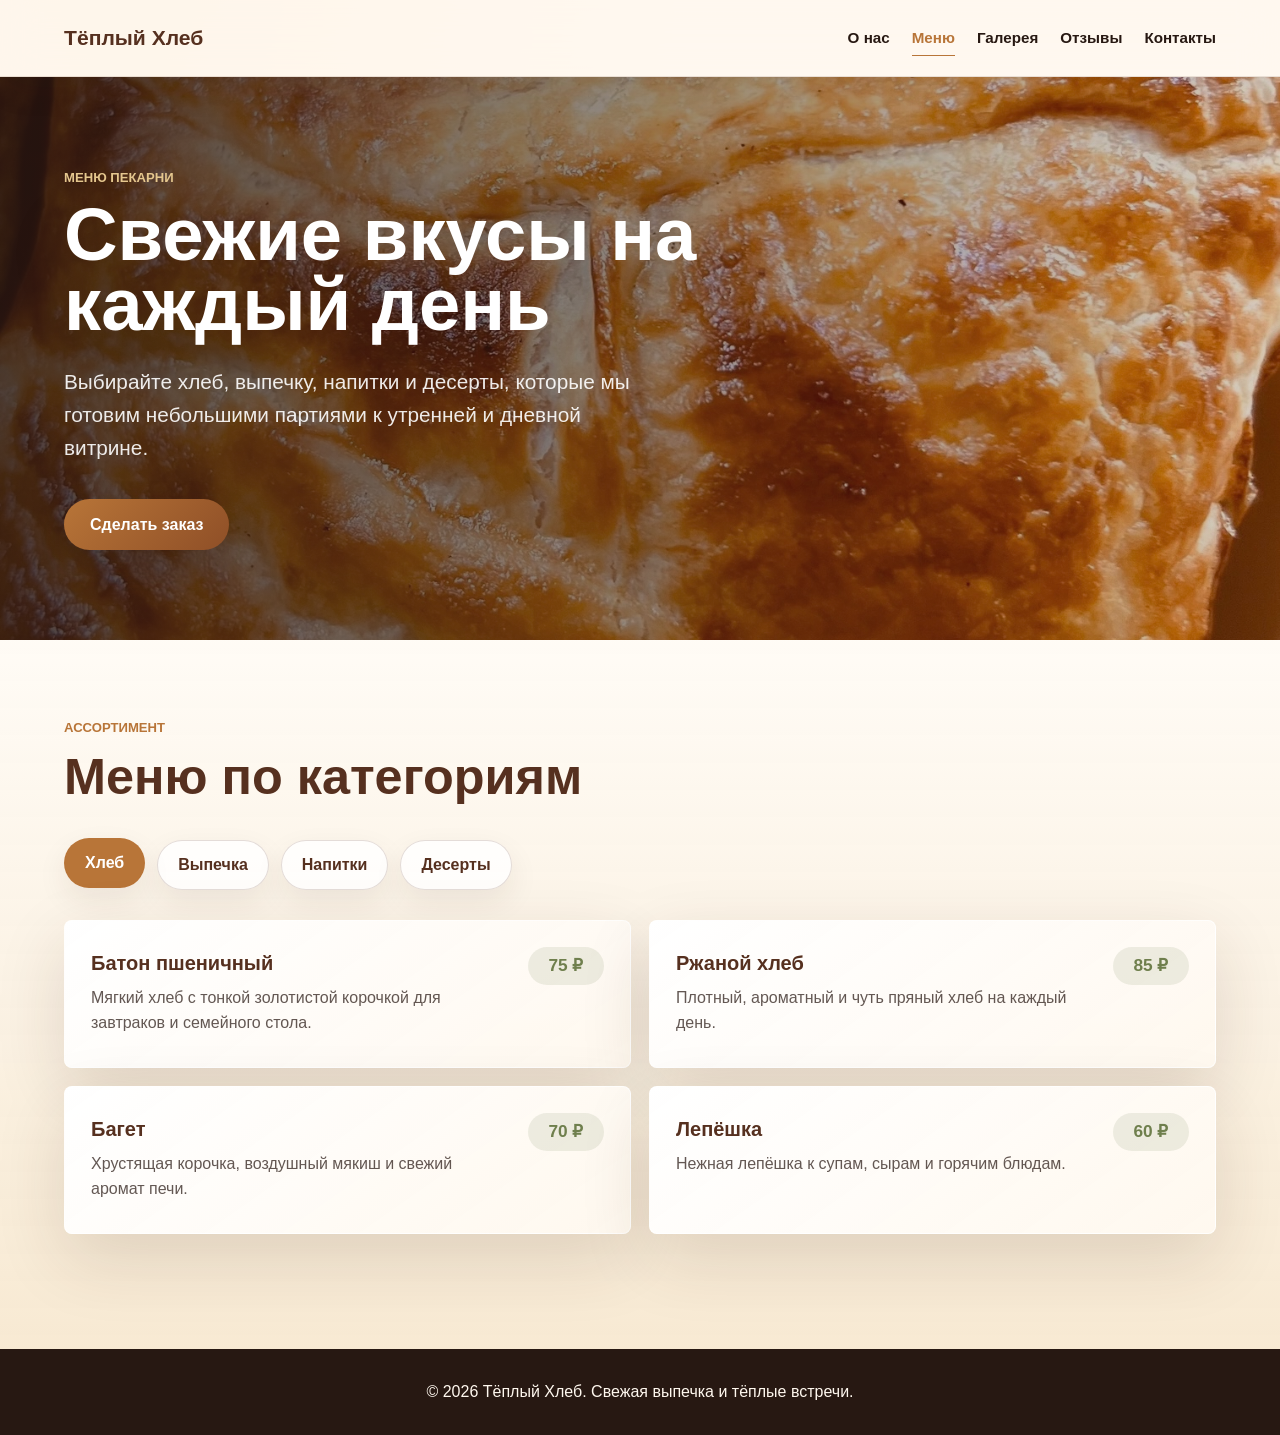
==== menu.html @ 920904db "Create menu.html" ====
<!DOCTYPE html>
<html lang="ru">
<head>
  <meta charset="UTF-8">
  <meta name="viewport" content="width=device-width, initial-scale=1.0">
  <title>Меню | Тёплый Хлеб</title>
  <link rel="stylesheet" href="style.css">
</head>
<body>
  <header class="site-header">
    <a class="logo" href="index.html#hero">Тёплый Хлеб</a>

    <!-- Кнопка открывает мобильное меню на небольших экранах -->
    <button class="menu-toggle" type="button" aria-label="Открыть меню" aria-expanded="false">
      <span></span>
      <span></span>
      <span></span>
    </button>

    <nav class="main-nav" aria-label="Основная навигация">
      <a href="index.html#about">О нас</a>
      <a class="active" href="menu.html" aria-current="page">Меню</a>
      <a href="index.html#gallery">Галерея</a>
      <a href="index.html#reviews">Отзывы</a>
      <a href="index.html#contacts">Контакты</a>
    </nav>
  </header>

  <main class="menu-page">
    <section class="menu-hero">
      <div class="hero-content">
        <p class="eyebrow">Меню пекарни</p>
        <h1>Свежие вкусы на каждый день</h1>
        <p class="hero-text">Выбирайте хлеб, выпечку, напитки и десерты, которые мы готовим небольшими партиями к утренней и дневной витрине.</p>
        <a class="button" href="index.html#contacts">Сделать заказ</a>
      </div>
    </section>

    <section class="section menu-catalog" aria-labelledby="menu-title">
      <div class="section-heading">
        <p class="eyebrow">Ассортимент</p>
        <h2 id="menu-title">Меню по категориям</h2>
      </div>

      <div class="menu-tabs" role="tablist" aria-label="Категории меню">
        <button class="tab-button is-active" id="tab-bread" type="button" role="tab" aria-selected="true" aria-controls="panel-bread" data-tab="bread">Хлеб</button>
        <button class="tab-button" id="tab-pastry" type="button" role="tab" aria-selected="false" aria-controls="panel-pastry" data-tab="pastry">Выпечка</button>
        <button class="tab-button" id="tab-drinks" type="button" role="tab" aria-selected="false" aria-controls="panel-drinks" data-tab="drinks">Напитки</button>
        <button class="tab-button" id="tab-desserts" type="button" role="tab" aria-selected="false" aria-controls="panel-desserts" data-tab="desserts">Десерты</button>
      </div>

      <div class="menu-tab-panels">
        <div class="menu-tab-panel is-active" id="panel-bread" role="tabpanel" aria-labelledby="tab-bread" data-panel="bread">
          <div class="menu-list">
            <article class="menu-item">
              <div>
                <h3>Батон пшеничный</h3>
                <p>Мягкий хлеб с тонкой золотистой корочкой для завтраков и семейного стола.</p>
              </div>
              <span class="menu-price">75 ₽</span>
            </article>
            <article class="menu-item">
              <div>
                <h3>Ржаной хлеб</h3>
                <p>Плотный, ароматный и чуть пряный хлеб на каждый день.</p>
              </div>
              <span class="menu-price">85 ₽</span>
            </article>
            <article class="menu-item">
              <div>
                <h3>Багет</h3>
                <p>Хрустящая корочка, воздушный мякиш и свежий аромат печи.</p>
              </div>
              <span class="menu-price">70 ₽</span>
            </article>
            <article class="menu-item">
              <div>
                <h3>Лепёшка</h3>
                <p>Нежная лепёшка к супам, сырам и горячим блюдам.</p>
              </div>
              <span class="menu-price">60 ₽</span>
            </article>
          </div>
        </div>

        <div class="menu-tab-panel" id="panel-pastry" role="tabpanel" aria-labelledby="tab-pastry" data-panel="pastry" hidden>
          <div class="menu-list">
            <article class="menu-item">
              <div>
                <h3>Хачапури с сыром</h3>
                <p>Сочное сырное наполнение, мягкое тесто и насыщенный аромат.</p>
              </div>
              <span class="menu-price">90 ₽</span>
            </article>
            <article class="menu-item">
              <div>
                <h3>Сосиска в тесте</h3>
                <p>Нежное тесто и сочная сосиска для быстрого перекуса.</p>
              </div>
              <span class="menu-price">55 ₽</span>
            </article>
            <article class="menu-item">
              <div>
                <h3>Чебурек</h3>
                <p>Золотистая корочка и ароматная мясная начинка.</p>
              </div>
              <span class="menu-price">90 ₽</span>
            </article>
            <article class="menu-item">
              <div>
                <h3>Самса с курицей</h3>
                <p>Слоёное тесто, курица и лук в тёплой сытной выпечке.</p>
              </div>
              <span class="menu-price">90 ₽</span>
            </article>
          </div>
        </div>

        <div class="menu-tab-panel" id="panel-drinks" role="tabpanel" aria-labelledby="tab-drinks" data-panel="drinks" hidden>
          <div class="menu-list">
            <article class="menu-item">
              <div>
                <h3>Американо</h3>
                <p>Горячий кофе с чистым вкусом и мягкой горчинкой.</p>
              </div>
              <span class="menu-price">120 ₽</span>
            </article>
            <article class="menu-item">
              <div>
                <h3>Капучино</h3>
                <p>Кофе с молочной пенкой для неспешного утра.</p>
              </div>
              <span class="menu-price">160 ₽</span>
            </article>
            <article class="menu-item">
              <div>
                <h3>Чай травяной</h3>
                <p>Тёплый напиток с мягким ароматом трав.</p>
              </div>
              <span class="menu-price">95 ₽</span>
            </article>
            <article class="menu-item">
              <div>
                <h3>Морс ягодный</h3>
                <p>Освежающий напиток с насыщенным ягодным вкусом.</p>
              </div>
              <span class="menu-price">110 ₽</span>
            </article>
          </div>
        </div>

        <div class="menu-tab-panel" id="panel-desserts" role="tabpanel" aria-labelledby="tab-desserts" data-panel="desserts" hidden>
          <div class="menu-list">
            <article class="menu-item">
              <div>
                <h3>Пирожное медовое</h3>
                <p>Нежные коржи, крем и узнаваемый медовый аромат.</p>
              </div>
              <span class="menu-price">150 ₽</span>
            </article>
            <article class="menu-item">
              <div>
                <h3>Эклер</h3>
                <p>Заварное тесто с лёгким кремом и шоколадной глазурью.</p>
              </div>
              <span class="menu-price">130 ₽</span>
            </article>
            <article class="menu-item">
              <div>
                <h3>Булочка с корицей</h3>
                <p>Мягкая сладкая выпечка с корицей и сливочной ноткой.</p>
              </div>
              <span class="menu-price">115 ₽</span>
            </article>
            <article class="menu-item">
              <div>
                <h3>Творожный десерт</h3>
                <p>Лёгкий десерт с нежной текстурой и ванильным вкусом.</p>
              </div>
              <span class="menu-price">145 ₽</span>
            </article>
          </div>
        </div>
      </div>
    </section>
  </main>

  <footer class="site-footer">
    <p>© 2026 Тёплый Хлеб. Свежая выпечка и тёплые встречи.</p>
  </footer>

  <script src="script.js"></script>
</body>
</html>
---- style.css ----
:root {
  --cream: #fff8ef;
  --milk: #f4e2c5;
  --porcelain: #fffdf8;
  --sand: #e5c78e;
  --caramel: #b87538;
  --gold: #d8a64d;
  --cocoa: #56301f;
  --coffee: #271812;
  --leaf: #6f7f4d;
  --white: #ffffff;
  --shadow: 0 24px 70px rgba(65, 36, 21, 0.14);
  --shadow-hover: 0 34px 90px rgba(65, 36, 21, 0.22);
  --line: rgba(86, 48, 31, 0.12);
}

* {
  box-sizing: border-box;
}

html {
  scroll-behavior: smooth;
}

body {
  margin: 0;
  font-family: "Segoe UI", Arial, sans-serif;
  color: var(--coffee);
  background:
    radial-gradient(circle at 10% 0%, rgba(216, 166, 77, 0.16), transparent 30%),
    linear-gradient(180deg, var(--cream), #fffaf3 36%, #f8ead7);
  line-height: 1.6;
  text-rendering: optimizeLegibility;
}

img {
  display: block;
  width: 100%;
}

a {
  color: inherit;
  text-decoration: none;
}

.page-transition {
  position: fixed;
  inset: 0;
  z-index: 1000;
  display: grid;
  place-items: center;
  padding: 24px;
  background: #d7b184;
  color: var(--cocoa);
  opacity: 0;
  pointer-events: none;
  visibility: hidden;
  transition: opacity 0.24s ease, visibility 0.24s ease;
}

.page-transition.is-visible {
  opacity: 1;
  pointer-events: auto;
  visibility: visible;
}

.page-transition__scene {
  display: grid;
  justify-items: center;
  gap: 18px;
  width: min(100%, 340px);
  text-align: center;
  transform: translateY(12px);
  transition: transform 0.24s ease;
}

.page-transition.is-visible .page-transition__scene {
  transform: translateY(0);
}

.page-transition__text {
  margin: 0;
  font-size: 1.02rem;
  font-weight: 800;
  color: var(--cocoa);
}

.bake-loader {
  position: relative;
  width: 260px;
  height: 205px;
}

.bake-loader__oven {
  position: absolute;
  right: 0;
  bottom: 0;
  left: 0;
  height: 154px;
  border: 1px solid rgba(255, 248, 239, 0.26);
  border-radius: 8px 8px 18px 18px;
  background:
    linear-gradient(180deg, rgba(255, 253, 248, 0.12), transparent 36%),
    linear-gradient(135deg, #5a3324, #2a1710);
  box-shadow:
    0 30px 60px rgba(0, 0, 0, 0.32),
    inset 0 -18px 30px rgba(0, 0, 0, 0.24);
}

.bake-loader__handle {
  position: absolute;
  top: 18px;
  right: 34px;
  left: 34px;
  height: 10px;
  border-radius: 999px;
  background: linear-gradient(90deg, #e9c56d, #fff1ba, #c9873f);
  box-shadow: 0 4px 12px rgba(0, 0, 0, 0.22);
}

.bake-loader__window {
  position: absolute;
  right: 24px;
  bottom: 22px;
  left: 24px;
  height: 96px;
  overflow: hidden;
  border: 2px solid rgba(255, 240, 190, 0.54);
  border-radius: 8px;
  background:
    radial-gradient(circle at 50% 74%, rgba(255, 191, 67, 0.58), transparent 33%),
    linear-gradient(180deg, #22110b, #5b2414 58%, #f0942c);
  box-shadow:
    inset 0 0 28px rgba(255, 172, 54, 0.48),
    0 0 30px rgba(255, 145, 41, 0.24);
}

.bake-loader__bun {
  position: absolute;
  bottom: 18px;
  left: 50%;
  width: 102px;
  height: 50px;
  border-radius: 58px 58px 22px 22px;
  background:
    radial-gradient(circle at 35% 25%, rgba(255, 245, 180, 0.9) 0 5px, transparent 6px),
    radial-gradient(circle at 56% 18%, rgba(255, 245, 180, 0.76) 0 4px, transparent 5px),
    radial-gradient(circle at 70% 34%, rgba(255, 245, 180, 0.76) 0 4px, transparent 5px),
    linear-gradient(180deg, #f1c673, #c97832 76%, #8d411e);
  box-shadow:
    inset 0 -9px 12px rgba(112, 48, 18, 0.28),
    0 10px 18px rgba(77, 24, 8, 0.38);
  transform: translateX(-50%) scale(0.94);
  transform-origin: center bottom;
  animation: bunBake 2s ease-in-out infinite;
}

.bake-loader__bun::after {
  position: absolute;
  top: 16px;
  left: 22px;
  width: 58px;
  height: 16px;
  border-top: 3px solid rgba(119, 55, 24, 0.36);
  border-radius: 50%;
  content: "";
}

.bake-loader__heat {
  position: absolute;
  bottom: -20px;
  width: 34px;
  height: 92px;
  border-radius: 50%;
  background: linear-gradient(180deg, transparent, rgba(255, 226, 124, 0.8), rgba(240, 91, 34, 0.88));
  filter: blur(4px);
  opacity: 0;
  animation: ovenHeat 1.05s ease-in-out infinite;
}

.bake-loader__heat--one {
  left: 42px;
}

.bake-loader__heat--two {
  left: 89px;
  animation-delay: 0.18s;
}

.bake-loader__heat--three {
  right: 42px;
  animation-delay: 0.34s;
}

.bake-loader__steam {
  position: absolute;
  bottom: 142px;
  left: 50%;
  width: 20px;
  height: 58px;
  border-left: 3px solid rgba(255, 248, 239, 0.66);
  border-radius: 50%;
  opacity: 0;
  animation: steamRise 1.55s ease-in-out infinite;
}

.bake-loader__steam--one {
  margin-left: -64px;
}

.bake-loader__steam--two {
  margin-left: -10px;
  animation-delay: 0.18s;
}

.bake-loader__steam--three {
  margin-left: 46px;
  animation-delay: 0.34s;
}

.is-transitioning-page {
  overflow: hidden;
}

/* Верхняя навигация остается доступной при прокрутке страницы */
.site-header {
  position: sticky;
  top: 0;
  z-index: 10;
  display: flex;
  align-items: center;
  justify-content: space-between;
  gap: 24px;
  padding: 18px clamp(18px, 5vw, 84px);
  background: rgba(255, 248, 239, 0.82);
  backdrop-filter: blur(18px);
  border-bottom: 1px solid var(--line);
  box-shadow: 0 10px 40px rgba(47, 29, 22, 0.06);
}

.logo {
  font-size: 1.32rem;
  font-weight: 800;
  color: var(--cocoa);
  letter-spacing: 0;
}

.main-nav {
  display: flex;
  align-items: center;
  gap: 22px;
  font-size: 0.95rem;
  font-weight: 600;
}

.main-nav a {
  position: relative;
  padding: 8px 0;
  transition: color 0.25s ease;
}

.main-nav a:hover {
  color: var(--caramel);
}

.main-nav a.active {
  color: var(--caramel);
}

.main-nav a::after {
  position: absolute;
  right: 0;
  bottom: 2px;
  left: 0;
  height: 1px;
  background: currentColor;
  content: "";
  transform: scaleX(0);
  transform-origin: center;
  transition: transform 0.25s ease;
}

.main-nav a:hover::after {
  transform: scaleX(1);
}

.main-nav a.active::after {
  transform: scaleX(1);
}

.menu-toggle {
  display: none;
  width: 44px;
  height: 44px;
  border: 0;
  background: transparent;
  cursor: pointer;
}

.menu-toggle span {
  display: block;
  width: 24px;
  height: 2px;
  margin: 5px auto;
  background: var(--cocoa);
  transition: transform 0.2s ease, opacity 0.2s ease;
}

.menu-toggle.is-open span:nth-child(1) {
  transform: translateY(7px) rotate(45deg);
}

.menu-toggle.is-open span:nth-child(2) {
  opacity: 0;
}

.menu-toggle.is-open span:nth-child(3) {
  transform: translateY(-7px) rotate(-45deg);
}

.hero {
  min-height: calc(100vh - 73px);
  display: flex;
  align-items: center;
  padding: clamp(72px, 10vw, 132px) clamp(20px, 5vw, 84px);
  background:
    linear-gradient(90deg, rgba(39, 24, 18, 0.82), rgba(39, 24, 18, 0.44), rgba(39, 24, 18, 0.14)),
    url("https://images.unsplash.com/photo-1509440159596-0249088772ff?auto=format&fit=crop&w=1800&q=85") center/cover;
  color: var(--white);
}

.menu-hero {
  min-height: 470px;
  display: flex;
  align-items: center;
  padding: clamp(58px, 7vw, 90px) clamp(20px, 5vw, 84px);
  background:
    linear-gradient(90deg, rgba(39, 24, 18, 0.82), rgba(39, 24, 18, 0.48), rgba(39, 24, 18, 0.18)),
    url("assets/bakery-1.jfif") center/cover;
  color: var(--white);
}

.menu-hero h1 {
  max-width: 780px;
  font-size: clamp(2.7rem, 5.8vw, 5.2rem);
}

.hero-content {
  max-width: 720px;
  animation: heroIn 0.9s ease both;
}

.eyebrow {
  margin: 0 0 12px;
  color: var(--caramel);
  font-size: 0.82rem;
  font-weight: 800;
  letter-spacing: 0;
  text-transform: uppercase;
}

.hero .eyebrow {
  color: var(--sand);
}

.menu-hero .eyebrow {
  color: var(--sand);
}

h1,
h2,
h3,
p {
  overflow-wrap: anywhere;
}

h1 {
  margin: 0;
  font-size: clamp(3rem, 8vw, 6.5rem);
  line-height: 0.95;
  text-shadow: 0 20px 55px rgba(0, 0, 0, 0.28);
}

h2 {
  margin: 0;
  font-size: clamp(2rem, 4vw, 3.15rem);
  line-height: 1.08;
  color: var(--cocoa);
}

h3 {
  margin: 0 0 8px;
  font-size: 1.25rem;
  color: var(--cocoa);
}

.hero-text {
  max-width: 600px;
  margin: 24px 0 34px;
  font-size: clamp(1.05rem, 2vw, 1.3rem);
  color: rgba(255, 255, 255, 0.9);
}

.button {
  display: inline-flex;
  align-items: center;
  justify-content: center;
  min-height: 48px;
  padding: 13px 26px;
  border-radius: 999px;
  background: linear-gradient(135deg, var(--caramel), #8f4f27);
  color: var(--white);
  font-weight: 800;
  box-shadow: 0 16px 34px rgba(47, 29, 22, 0.24);
  transition: transform 0.25s ease, filter 0.25s ease, box-shadow 0.25s ease;
}

.button:hover {
  transform: translateY(-3px);
  filter: saturate(1.08) brightness(1.02);
  box-shadow: 0 22px 44px rgba(47, 29, 22, 0.28);
}

.button-light {
  background: linear-gradient(135deg, var(--cream), var(--white));
  color: var(--cocoa);
}

.button-light:hover {
  background: var(--white);
}

.section {
  padding: clamp(72px, 9vw, 122px) clamp(20px, 5vw, 84px);
}

.section-heading {
  max-width: 780px;
  margin-bottom: 36px;
}

.about-section {
  display: grid;
  grid-template-columns: minmax(0, 1fr) minmax(220px, 340px);
  gap: clamp(28px, 5vw, 72px);
  align-items: center;
  background:
    linear-gradient(135deg, rgba(244, 226, 197, 0.88), rgba(255, 253, 248, 0.74)),
    var(--milk);
}

.section-text {
  max-width: 760px;
}

.section-text p:last-child {
  font-size: 1.08rem;
  color: rgba(39, 24, 18, 0.78);
}

.about-card {
  position: relative;
  overflow: hidden;
  padding: 42px;
  border-radius: 8px;
  background: linear-gradient(145deg, var(--porcelain), #fff2df);
  border: 1px solid rgba(255, 255, 255, 0.72);
  box-shadow: var(--shadow);
}

.about-card::before {
  position: absolute;
  top: 0;
  left: 28px;
  width: 72px;
  height: 4px;
  background: var(--gold);
  content: "";
}

.about-card strong {
  display: block;
  font-size: clamp(2.4rem, 5vw, 4rem);
  line-height: 1;
  color: var(--caramel);
}

.about-card span {
  display: block;
  margin-top: 12px;
  font-weight: 700;
}

.cards-grid {
  display: grid;
  grid-template-columns: repeat(4, minmax(0, 1fr));
  gap: 26px;
}

.product-card,
blockquote {
  border-radius: 8px;
  background: rgba(255, 255, 255, 0.9);
  box-shadow: var(--shadow);
}

.product-card {
  position: relative;
  display: flex;
  flex-direction: column;
  overflow: hidden;
  border: 1px solid rgba(255, 255, 255, 0.8);
  transition: transform 0.3s ease, box-shadow 0.3s ease, border-color 0.3s ease;
}

.product-card:hover {
  transform: translateY(-9px);
  border-color: rgba(216, 166, 77, 0.55);
  box-shadow: var(--shadow-hover);
}

.product-card img {
  height: 235px;
  object-fit: cover;
  transition: transform 0.45s ease, filter 0.45s ease;
}

.product-card:hover img {
  transform: scale(1.055);
  filter: saturate(1.08) contrast(1.03);
}

.product-card div {
  position: relative;
  display: flex;
  flex: 1;
  flex-direction: column;
  padding: 24px 24px 26px;
  background: linear-gradient(180deg, var(--white), rgba(255, 248, 239, 0.96));
}

.product-card div::before {
  position: absolute;
  top: 0;
  right: 24px;
  left: 24px;
  height: 1px;
  background: linear-gradient(90deg, transparent, rgba(216, 166, 77, 0.72), transparent);
  content: "";
}

.product-card p {
  flex: 1;
  margin: 0 0 18px;
  color: rgba(39, 24, 18, 0.72);
}

.price {
  display: inline-flex;
  align-items: center;
  min-height: 34px;
  padding: 4px 12px;
  border-radius: 999px;
  background: rgba(111, 127, 77, 0.12);
  color: var(--leaf);
  font-size: 1.1rem;
  font-weight: 900;
}

.menu-catalog {
  padding-top: clamp(54px, 6vw, 84px);
  background:
    linear-gradient(180deg, rgba(255, 253, 248, 0.78), rgba(244, 226, 197, 0.68)),
    var(--cream);
}

.menu-tabs {
  display: flex;
  flex-wrap: wrap;
  gap: 12px;
  margin-bottom: 30px;
}

.tab-button {
  min-height: 46px;
  padding: 11px 20px;
  border: 1px solid rgba(86, 48, 31, 0.16);
  border-radius: 999px;
  background: rgba(255, 255, 255, 0.82);
  color: var(--cocoa);
  font: inherit;
  font-weight: 800;
  cursor: pointer;
  box-shadow: 0 12px 30px rgba(65, 36, 21, 0.08);
  transition: background 0.2s ease, border-color 0.2s ease, color 0.2s ease, transform 0.2s ease;
}

.tab-button:hover,
.tab-button.is-active {
  border-color: rgba(184, 117, 56, 0.44);
  background: var(--caramel);
  color: var(--white);
  transform: translateY(-2px);
}

.menu-tab-panel[hidden] {
  display: none;
}

.menu-list {
  display: grid;
  grid-template-columns: repeat(2, minmax(0, 1fr));
  gap: 18px;
}

.menu-item {
  display: grid;
  grid-template-columns: minmax(0, 1fr) auto;
  gap: 18px;
  align-items: start;
  min-height: 148px;
  padding: 26px;
  border: 1px solid rgba(255, 255, 255, 0.76);
  border-radius: 8px;
  background: linear-gradient(145deg, var(--white), rgba(255, 248, 239, 0.96));
  box-shadow: var(--shadow);
  transition: transform 0.3s ease, box-shadow 0.3s ease, border-color 0.3s ease;
}

.menu-item:hover {
  transform: translateY(-5px);
  border-color: rgba(216, 166, 77, 0.52);
  box-shadow: var(--shadow-hover);
}

.menu-item h3 {
  margin-bottom: 6px;
}

.menu-item p {
  margin: 0;
  color: rgba(39, 24, 18, 0.72);
}

.menu-price {
  display: inline-flex;
  align-items: center;
  justify-content: center;
  min-width: 76px;
  min-height: 38px;
  padding: 5px 12px;
  border-radius: 999px;
  background: rgba(111, 127, 77, 0.12);
  color: var(--leaf);
  font-size: 1.08rem;
  font-weight: 900;
}

.specials-section {
  display: flex;
  align-items: center;
  justify-content: space-between;
  gap: 36px;
  background:
    linear-gradient(135deg, rgba(86, 48, 31, 0.98), rgba(39, 24, 18, 0.96)),
    var(--cocoa);
  color: var(--cream);
}

.specials-section h2 {
  color: var(--white);
}

.specials-section p:last-child {
  max-width: 720px;
  margin-bottom: 0;
}

.gallery-grid {
  display: grid;
  grid-template-columns: 1.15fr 0.85fr;
  grid-auto-rows: 250px;
  gap: 20px;
}

.gallery-grid img {
  height: 100%;
  object-fit: cover;
  object-position: center;
  border-radius: 8px;
  background: #ead2ad;
  filter: sepia(0.1) saturate(1.12) contrast(1.05) brightness(0.95);
  box-shadow: var(--shadow);
  transition: transform 0.35s ease, box-shadow 0.35s ease, filter 0.35s ease;
}

.gallery-grid img:hover {
  transform: translateY(-5px) scale(1.01);
  filter: sepia(0.1) saturate(1.2) contrast(1.07) brightness(0.98);
  box-shadow: var(--shadow-hover);
}

.gallery-grid img:nth-child(1) {
  object-position: center 48%;
}

.gallery-grid img:nth-child(2) {
  object-position: center 30%;
}

.gallery-grid img:nth-child(3) {
  object-position: center 22%;
}

.gallery-grid img:nth-child(4) {
  grid-column: 1 / -1;
  object-position: center 44%;
}

.gallery-grid img:first-child {
  grid-row: span 2;
}

.reviews-section {
  background:
    linear-gradient(180deg, rgba(244, 226, 197, 0.9), rgba(255, 248, 239, 0.94)),
    var(--milk);
}

.reviews-grid {
  display: grid;
  grid-template-columns: repeat(3, minmax(0, 1fr));
  gap: 24px;
}

blockquote {
  margin: 0;
  position: relative;
  display: flex;
  flex-direction: column;
  padding: 30px;
  border: 1px solid rgba(255, 255, 255, 0.78);
  transition: transform 0.3s ease, box-shadow 0.3s ease;
}

blockquote:hover {
  transform: translateY(-5px);
  box-shadow: var(--shadow-hover);
}

blockquote::before {
  display: block;
  margin-bottom: 10px;
  color: var(--gold);
  font-size: 2rem;
  line-height: 1;
  content: "\201C";
}

blockquote p {
  flex: 1;
  margin-top: 0;
}

cite {
  color: var(--caramel);
  font-style: normal;
  font-weight: 800;
}

.contacts-section {
  display: grid;
  grid-template-columns: minmax(0, 1fr) minmax(260px, 460px);
  gap: clamp(28px, 5vw, 72px);
  align-items: start;
}

.contact-list {
  padding: 32px;
  border-radius: 8px;
  background: linear-gradient(145deg, var(--white), #fff3e1);
  border: 1px solid rgba(255, 255, 255, 0.78);
  box-shadow: var(--shadow);
}

.contact-list p {
  margin: 0 0 12px;
}

.contact-list p:last-child {
  margin-bottom: 0;
}

.contact-list a {
  color: var(--caramel);
  font-weight: 800;
}

.site-footer {
  padding: 30px clamp(20px, 5vw, 84px);
  background: var(--coffee);
  color: var(--cream);
  text-align: center;
}

.site-footer p {
  margin: 0;
}

/* Blocks fade in gently as the visitor scrolls down the page. */
.reveal {
  opacity: 0;
  transform: translateY(22px);
  transition: opacity 0.65s ease, transform 0.65s ease;
}

.reveal.is-visible {
  opacity: 1;
  transform: translateY(0);
}

@keyframes heroIn {
  from {
    opacity: 0;
    transform: translateY(24px);
  }

  to {
    opacity: 1;
    transform: translateY(0);
  }
}

@keyframes bunBake {
  0% {
    filter: saturate(0.88) brightness(1.08);
    transform: translateX(-50%) translateY(0) scale(0.94);
  }

  45% {
    filter: saturate(1.08) brightness(1.02);
    transform: translateX(-50%) translateY(-7px) scale(1.04);
  }

  100% {
    filter: saturate(1.2) brightness(0.96);
    transform: translateX(-50%) translateY(0) scale(1);
  }
}

@keyframes ovenHeat {
  0% {
    opacity: 0;
    transform: translateY(16px) scaleY(0.6);
  }

  50% {
    opacity: 0.72;
  }

  100% {
    opacity: 0;
    transform: translateY(-42px) scaleY(1.08);
  }
}

@keyframes steamRise {
  0% {
    opacity: 0;
    transform: translateY(18px) scale(0.72) rotate(8deg);
  }

  46% {
    opacity: 0.72;
  }

  100% {
    opacity: 0;
    transform: translateY(-46px) scale(1.08) rotate(-10deg);
  }
}

@media (prefers-reduced-motion: reduce) {
  .bake-loader__bun,
  .bake-loader__heat,
  .bake-loader__steam {
    animation: none;
  }
}

@media (max-width: 980px) {
  .cards-grid,
  .reviews-grid,
  .menu-list {
    grid-template-columns: repeat(2, minmax(0, 1fr));
  }

  .about-section,
  .contacts-section {
    grid-template-columns: 1fr;
  }
}

@media (max-width: 760px) {
  .site-header {
    padding: 14px 18px;
  }

  .menu-toggle {
    display: block;
  }

  .main-nav {
    position: absolute;
    top: 100%;
    right: 18px;
    left: 18px;
    display: grid;
    gap: 0;
    padding: 10px;
    border-radius: 8px;
    background: rgba(255, 255, 255, 0.96);
    box-shadow: var(--shadow);
    transform: translateY(-8px);
    opacity: 0;
    pointer-events: none;
    transition: opacity 0.2s ease, transform 0.2s ease;
  }

  .main-nav.is-open {
    transform: translateY(0);
    opacity: 1;
    pointer-events: auto;
  }

  .main-nav a {
    padding: 12px;
    border-radius: 8px;
  }

  .main-nav a::after {
    display: none;
  }

  .main-nav a:hover {
    background: var(--cream);
  }

  .main-nav a.active {
    background: var(--cream);
  }

  .hero {
    min-height: 680px;
    align-items: flex-end;
    background:
      linear-gradient(180deg, rgba(47, 29, 22, 0.18), rgba(47, 29, 22, 0.86)),
      url("https://images.unsplash.com/photo-1509440159596-0249088772ff?auto=format&fit=crop&w=1200&q=85") center/cover;
  }

  .menu-hero {
    min-height: 560px;
    align-items: flex-end;
    background:
      linear-gradient(180deg, rgba(47, 29, 22, 0.16), rgba(47, 29, 22, 0.86)),
      url("assets/bakery-1.jfif") center/cover;
  }

  .cards-grid,
  .reviews-grid,
  .menu-list {
    grid-template-columns: 1fr;
  }

  .menu-tabs {
    display: grid;
    grid-template-columns: repeat(2, minmax(0, 1fr));
  }

  .tab-button {
    width: 100%;
  }

  .specials-section {
    align-items: flex-start;
    flex-direction: column;
  }

  .gallery-grid {
    grid-template-columns: 1fr;
    grid-auto-rows: 250px;
  }

  .gallery-grid img:first-child {
    grid-row: auto;
  }
}

@media (max-width: 420px) {
  .button {
    width: 100%;
  }

  .product-card img {
    height: 210px;
  }

  .menu-tabs {
    grid-template-columns: 1fr;
  }

  .menu-item {
    grid-template-columns: 1fr;
    min-height: 0;
    padding: 24px;
  }

  .menu-price {
    justify-self: start;
  }

  .about-card,
  .contact-list,
  blockquote {
    padding: 24px;
  }
}
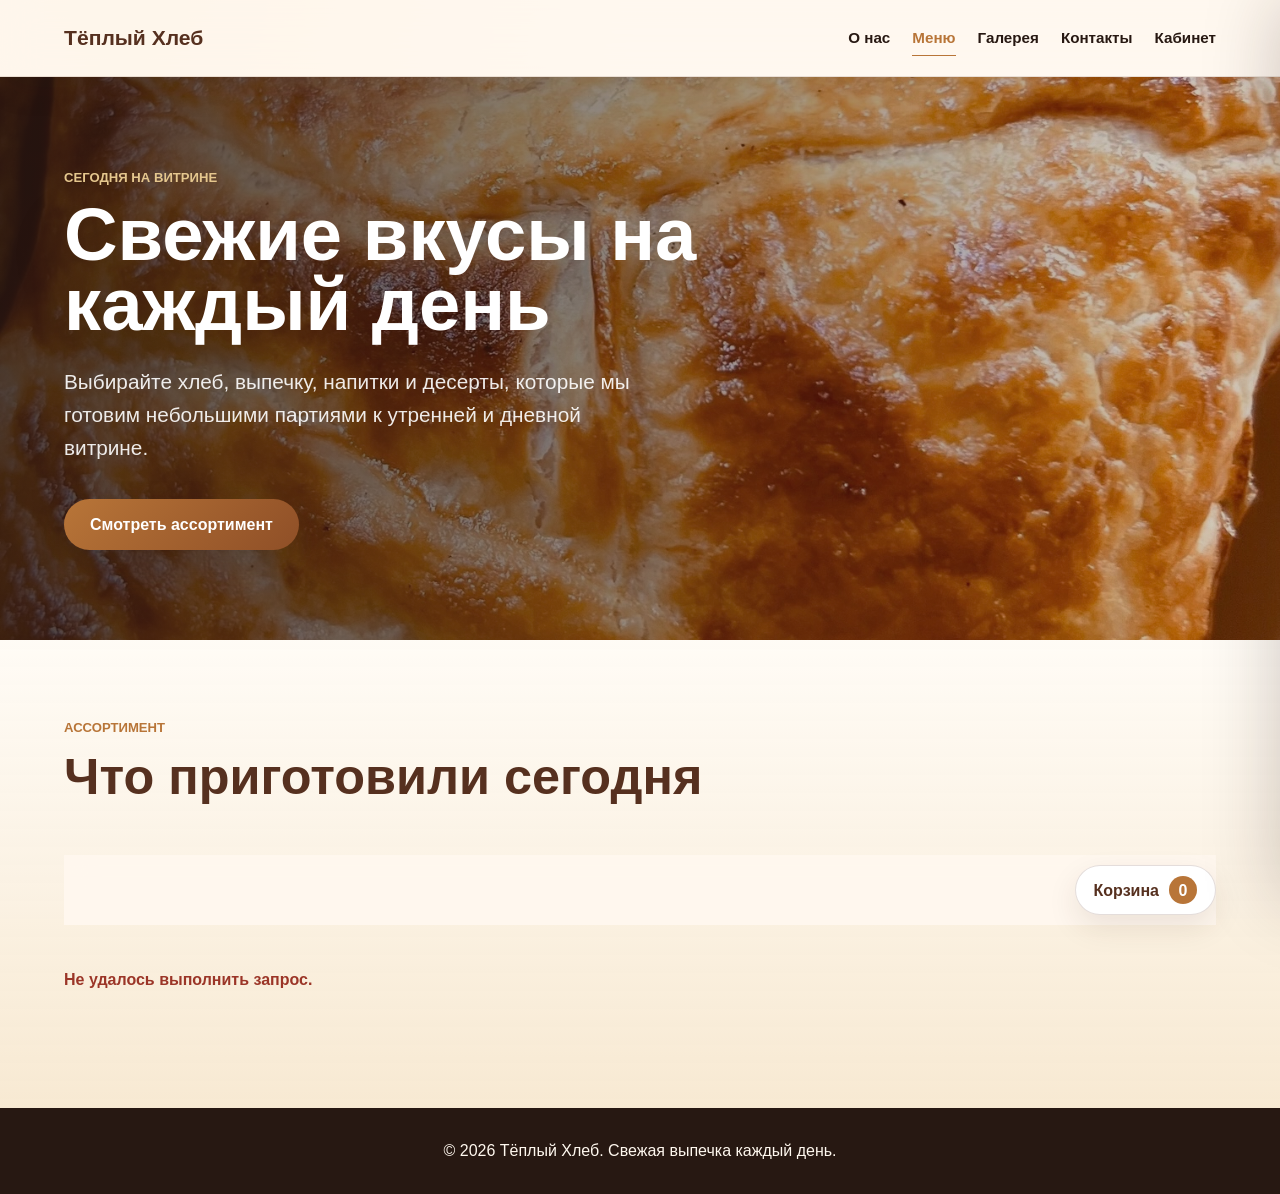
==== commit 96f53139: "Add bakery MVP backend and admin workflow" ====
--- a/menu.html
+++ b/menu.html
@@ -4,13 +4,13 @@
   <meta charset="UTF-8">
   <meta name="viewport" content="width=device-width, initial-scale=1.0">
   <title>Меню | Тёплый Хлеб</title>
+  <script src="redirect-to-server.js"></script>
   <link rel="stylesheet" href="style.css">
 </head>
 <body>
   <header class="site-header">
     <a class="logo" href="index.html#hero">Тёплый Хлеб</a>
 
-    <!-- Кнопка открывает мобильное меню на небольших экранах -->
     <button class="menu-toggle" type="button" aria-label="Открыть меню" aria-expanded="false">
       <span></span>
       <span></span>
@@ -21,174 +21,91 @@
       <a href="index.html#about">О нас</a>
       <a class="active" href="menu.html" aria-current="page">Меню</a>
       <a href="index.html#gallery">Галерея</a>
-      <a href="index.html#reviews">Отзывы</a>
       <a href="index.html#contacts">Контакты</a>
+      <a href="admin/">Кабинет</a>
     </nav>
   </header>
 
   <main class="menu-page">
     <section class="menu-hero">
       <div class="hero-content">
-        <p class="eyebrow">Меню пекарни</p>
+        <p class="eyebrow">Сегодня на витрине</p>
         <h1>Свежие вкусы на каждый день</h1>
         <p class="hero-text">Выбирайте хлеб, выпечку, напитки и десерты, которые мы готовим небольшими партиями к утренней и дневной витрине.</p>
-        <a class="button" href="index.html#contacts">Сделать заказ</a>
+        <a class="button" href="#catalog">Смотреть ассортимент</a>
       </div>
     </section>
 
-    <section class="section menu-catalog" aria-labelledby="menu-title">
-      <div class="section-heading">
-        <p class="eyebrow">Ассортимент</p>
-        <h2 id="menu-title">Меню по категориям</h2>
+    <section class="section menu-catalog" id="catalog" aria-labelledby="menu-title">
+      <div class="catalog-heading">
+        <div class="section-heading">
+          <p class="eyebrow">Ассортимент</p>
+          <h2 id="menu-title">Что приготовили сегодня</h2>
+        </div>
       </div>
 
-      <div class="menu-tabs" role="tablist" aria-label="Категории меню">
-        <button class="tab-button is-active" id="tab-bread" type="button" role="tab" aria-selected="true" aria-controls="panel-bread" data-tab="bread">Хлеб</button>
-        <button class="tab-button" id="tab-pastry" type="button" role="tab" aria-selected="false" aria-controls="panel-pastry" data-tab="pastry">Выпечка</button>
-        <button class="tab-button" id="tab-drinks" type="button" role="tab" aria-selected="false" aria-controls="panel-drinks" data-tab="drinks">Напитки</button>
-        <button class="tab-button" id="tab-desserts" type="button" role="tab" aria-selected="false" aria-controls="panel-desserts" data-tab="desserts">Десерты</button>
+      <div class="catalog-controls">
+        <div class="menu-tabs" role="tablist" aria-label="Категории меню" data-category-tabs></div>
+        <button class="cart-toggle" type="button" data-cart-toggle>
+          Корзина <span data-cart-count>0</span>
+        </button>
       </div>
-
-      <div class="menu-tab-panels">
-        <div class="menu-tab-panel is-active" id="panel-bread" role="tabpanel" aria-labelledby="tab-bread" data-panel="bread">
-          <div class="menu-list">
-            <article class="menu-item">
-              <div>
-                <h3>Батон пшеничный</h3>
-                <p>Мягкий хлеб с тонкой золотистой корочкой для завтраков и семейного стола.</p>
-              </div>
-              <span class="menu-price">75 ₽</span>
-            </article>
-            <article class="menu-item">
-              <div>
-                <h3>Ржаной хлеб</h3>
-                <p>Плотный, ароматный и чуть пряный хлеб на каждый день.</p>
-              </div>
-              <span class="menu-price">85 ₽</span>
-            </article>
-            <article class="menu-item">
-              <div>
-                <h3>Багет</h3>
-                <p>Хрустящая корочка, воздушный мякиш и свежий аромат печи.</p>
-              </div>
-              <span class="menu-price">70 ₽</span>
-            </article>
-            <article class="menu-item">
-              <div>
-                <h3>Лепёшка</h3>
-                <p>Нежная лепёшка к супам, сырам и горячим блюдам.</p>
-              </div>
-              <span class="menu-price">60 ₽</span>
-            </article>
-          </div>
-        </div>
-
-        <div class="menu-tab-panel" id="panel-pastry" role="tabpanel" aria-labelledby="tab-pastry" data-panel="pastry" hidden>
-          <div class="menu-list">
-            <article class="menu-item">
-              <div>
-                <h3>Хачапури с сыром</h3>
-                <p>Сочное сырное наполнение, мягкое тесто и насыщенный аромат.</p>
-              </div>
-              <span class="menu-price">90 ₽</span>
-            </article>
-            <article class="menu-item">
-              <div>
-                <h3>Сосиска в тесте</h3>
-                <p>Нежное тесто и сочная сосиска для быстрого перекуса.</p>
-              </div>
-              <span class="menu-price">55 ₽</span>
-            </article>
-            <article class="menu-item">
-              <div>
-                <h3>Чебурек</h3>
-                <p>Золотистая корочка и ароматная мясная начинка.</p>
-              </div>
-              <span class="menu-price">90 ₽</span>
-            </article>
-            <article class="menu-item">
-              <div>
-                <h3>Самса с курицей</h3>
-                <p>Слоёное тесто, курица и лук в тёплой сытной выпечке.</p>
-              </div>
-              <span class="menu-price">90 ₽</span>
-            </article>
-          </div>
-        </div>
-
-        <div class="menu-tab-panel" id="panel-drinks" role="tabpanel" aria-labelledby="tab-drinks" data-panel="drinks" hidden>
-          <div class="menu-list">
-            <article class="menu-item">
-              <div>
-                <h3>Американо</h3>
-                <p>Горячий кофе с чистым вкусом и мягкой горчинкой.</p>
-              </div>
-              <span class="menu-price">120 ₽</span>
-            </article>
-            <article class="menu-item">
-              <div>
-                <h3>Капучино</h3>
-                <p>Кофе с молочной пенкой для неспешного утра.</p>
-              </div>
-              <span class="menu-price">160 ₽</span>
-            </article>
-            <article class="menu-item">
-              <div>
-                <h3>Чай травяной</h3>
-                <p>Тёплый напиток с мягким ароматом трав.</p>
-              </div>
-              <span class="menu-price">95 ₽</span>
-            </article>
-            <article class="menu-item">
-              <div>
-                <h3>Морс ягодный</h3>
-                <p>Освежающий напиток с насыщенным ягодным вкусом.</p>
-              </div>
-              <span class="menu-price">110 ₽</span>
-            </article>
-          </div>
-        </div>
-
-        <div class="menu-tab-panel" id="panel-desserts" role="tabpanel" aria-labelledby="tab-desserts" data-panel="desserts" hidden>
-          <div class="menu-list">
-            <article class="menu-item">
-              <div>
-                <h3>Пирожное медовое</h3>
-                <p>Нежные коржи, крем и узнаваемый медовый аромат.</p>
-              </div>
-              <span class="menu-price">150 ₽</span>
-            </article>
-            <article class="menu-item">
-              <div>
-                <h3>Эклер</h3>
-                <p>Заварное тесто с лёгким кремом и шоколадной глазурью.</p>
-              </div>
-              <span class="menu-price">130 ₽</span>
-            </article>
-            <article class="menu-item">
-              <div>
-                <h3>Булочка с корицей</h3>
-                <p>Мягкая сладкая выпечка с корицей и сливочной ноткой.</p>
-              </div>
-              <span class="menu-price">115 ₽</span>
-            </article>
-            <article class="menu-item">
-              <div>
-                <h3>Творожный десерт</h3>
-                <p>Лёгкий десерт с нежной текстурой и ванильным вкусом.</p>
-              </div>
-              <span class="menu-price">145 ₽</span>
-            </article>
-          </div>
-        </div>
-      </div>
+      <div class="product-catalog" data-product-catalog></div>
+      <p class="empty-state" data-empty-state hidden>В этой категории пока нет товаров.</p>
     </section>
   </main>
 
+  <aside class="cart-drawer" data-cart-drawer aria-label="Корзина" aria-hidden="true">
+    <div class="cart-header">
+      <div>
+        <p class="eyebrow">Ваш заказ</p>
+        <h2>Корзина</h2>
+      </div>
+      <button class="icon-button" type="button" data-cart-close aria-label="Закрыть корзину">×</button>
+    </div>
+    <div class="cart-items" data-cart-items></div>
+    <p class="empty-state" data-cart-empty>Корзина пока пуста.</p>
+    <div class="cart-footer">
+      <div class="cart-total">
+        <span>Итого</span>
+        <strong data-cart-total>0 ₽</strong>
+      </div>
+      <button class="button checkout-button" type="button" data-checkout disabled>Заказать</button>
+      <form class="pickup-order-form" data-order-form hidden>
+        <p class="pickup-note">Оплата при получении в пекарне: наличными или картой.</p>
+        <label class="form-field">
+          <span>Ваше имя</span>
+          <input type="text" name="name" maxlength="80" autocomplete="name" required>
+        </label>
+        <label class="form-field">
+          <span>Телефон</span>
+          <input type="tel" name="phone" maxlength="30" autocomplete="tel" placeholder="+7 900 000-00-00" required>
+        </label>
+        <label class="form-field">
+          <span>Когда планируете забрать</span>
+          <input type="text" name="pickupTime" maxlength="80" placeholder="Например, сегодня в 18:30">
+        </label>
+        <label class="form-field">
+          <span>Комментарий</span>
+          <textarea name="comment" rows="3" maxlength="300" placeholder="Необязательно"></textarea>
+        </label>
+        <div class="pickup-order-actions">
+          <button class="text-button" type="button" data-order-cancel>Назад</button>
+          <button class="button" type="submit">Подтвердить заказ</button>
+        </div>
+      </form>
+      <p class="form-message" data-checkout-message aria-live="polite"></p>
+    </div>
+  </aside>
+  <button class="drawer-backdrop" type="button" data-cart-backdrop aria-label="Закрыть корзину" hidden></button>
+
   <footer class="site-footer">
-    <p>© 2026 Тёплый Хлеб. Свежая выпечка и тёплые встречи.</p>
+    <p>© 2026 Тёплый Хлеб. Свежая выпечка каждый день.</p>
   </footer>
 
+  <script src="product-store.js"></script>
+  <script src="order-store.js"></script>
   <script src="script.js"></script>
+  <script src="catalog.js"></script>
 </body>
 </html>
--- a/style.css
+++ b/style.css
@@ -16,6 +16,10 @@
 
 * {
   box-sizing: border-box;
+}
+
+[hidden] {
+  display: none !important;
 }
 
 html {
@@ -576,9 +580,10 @@
 
 .menu-tabs {
   display: flex;
+  flex: 1;
   flex-wrap: wrap;
   gap: 12px;
-  margin-bottom: 30px;
+  margin: 0;
 }
 
 .tab-button {
@@ -656,6 +661,925 @@
   font-weight: 900;
 }
 
+.catalog-heading,
+.admin-toolbar,
+.admin-header,
+.admin-summary,
+.cart-header,
+.cart-total,
+.modal-header,
+.form-actions {
+  display: flex;
+  align-items: center;
+  justify-content: space-between;
+  gap: 24px;
+}
+
+.catalog-heading .section-heading {
+  margin-bottom: clamp(34px, 4vw, 52px);
+}
+
+.catalog-heading {
+  display: block;
+}
+
+.catalog-controls {
+  position: sticky;
+  top: 74px;
+  z-index: 9;
+  display: flex;
+  align-items: flex-start;
+  justify-content: space-between;
+  gap: 20px;
+  margin-bottom: 30px;
+  padding: 10px 0;
+  background: rgba(255, 248, 239, 0.92);
+  backdrop-filter: blur(14px);
+}
+
+.cart-toggle {
+  flex: 0 0 auto;
+  display: inline-flex;
+  align-items: center;
+  gap: 10px;
+  min-height: 48px;
+  padding: 10px 18px;
+  border: 1px solid rgba(86, 48, 31, 0.16);
+  border-radius: 999px;
+  background: var(--white);
+  color: var(--cocoa);
+  font: inherit;
+  font-weight: 800;
+  cursor: pointer;
+  box-shadow: 0 12px 30px rgba(65, 36, 21, 0.1);
+}
+
+.cart-toggle span {
+  display: grid;
+  min-width: 28px;
+  height: 28px;
+  place-items: center;
+  border-radius: 50%;
+  background: var(--caramel);
+  color: var(--white);
+}
+
+.product-catalog {
+  display: grid;
+  grid-template-columns: repeat(3, minmax(0, 1fr));
+  gap: 22px;
+  margin-top: 30px;
+}
+
+.catalog-card {
+  display: flex;
+  overflow: hidden;
+  min-height: 100%;
+  flex-direction: column;
+  border: 1px solid rgba(255, 255, 255, 0.82);
+  border-radius: 12px;
+  background: var(--white);
+  box-shadow: var(--shadow);
+  transition: transform 0.25s ease, box-shadow 0.25s ease;
+}
+
+.catalog-card:hover {
+  transform: translateY(-6px);
+  box-shadow: var(--shadow-hover);
+}
+
+.catalog-card > img {
+  height: 220px;
+  object-fit: cover;
+  object-position: center 20%;
+}
+
+.catalog-card__body {
+  display: flex;
+  flex: 1;
+  flex-direction: column;
+  padding: 22px;
+}
+
+.catalog-card__body > p {
+  flex: 1;
+  margin: 0 0 20px;
+  color: rgba(39, 24, 18, 0.72);
+}
+
+.catalog-card__topline {
+  display: flex;
+  align-items: center;
+  justify-content: space-between;
+  gap: 12px;
+  margin-bottom: 16px;
+}
+
+.stock-badge {
+  display: inline-flex;
+  min-height: 30px;
+  align-items: center;
+  padding: 3px 10px;
+  border-radius: 999px;
+  background: rgba(111, 127, 77, 0.13);
+  color: var(--leaf);
+  font-size: 0.82rem;
+  font-weight: 800;
+}
+
+.stock-badge.is-empty {
+  background: rgba(142, 58, 44, 0.1);
+  color: #8e3a2c;
+}
+
+.catalog-price {
+  color: var(--caramel);
+  font-size: 1.08rem;
+  white-space: nowrap;
+}
+
+.add-to-cart {
+  width: 100%;
+  border: 0;
+  font: inherit;
+  cursor: pointer;
+}
+
+.card-quantity-control {
+  display: grid;
+  grid-template-columns: 52px minmax(0, 1fr) 52px;
+  min-height: 48px;
+  overflow: hidden;
+  border-radius: 999px;
+  background: linear-gradient(135deg, var(--caramel), #8f4f27);
+  color: var(--white);
+  box-shadow: 0 16px 34px rgba(47, 29, 22, 0.2);
+}
+
+.card-quantity-control button {
+  border: 0;
+  background: rgba(255, 255, 255, 0.08);
+  color: inherit;
+  font: inherit;
+  font-size: 1.35rem;
+  font-weight: 900;
+  cursor: pointer;
+}
+
+.card-quantity-control button:hover:not(:disabled) {
+  background: rgba(255, 255, 255, 0.18);
+}
+
+.card-quantity-control button:disabled {
+  cursor: not-allowed;
+  opacity: 0.45;
+}
+
+.card-quantity-control strong {
+  display: grid;
+  place-items: center;
+  border-right: 1px solid rgba(255, 255, 255, 0.16);
+  border-left: 1px solid rgba(255, 255, 255, 0.16);
+  font-size: 1.08rem;
+}
+
+.button:disabled,
+.quantity-control button:disabled {
+  cursor: not-allowed;
+  filter: grayscale(0.7);
+  opacity: 0.55;
+  transform: none;
+}
+
+.empty-state,
+.loading-state {
+  padding: 28px;
+  border: 1px dashed rgba(86, 48, 31, 0.2);
+  border-radius: 10px;
+  background: rgba(255, 255, 255, 0.58);
+  color: rgba(39, 24, 18, 0.7);
+  text-align: center;
+}
+
+.cart-drawer {
+  position: fixed;
+  z-index: 101;
+  top: 0;
+  right: 0;
+  display: flex;
+  width: min(100%, 440px);
+  height: 100vh;
+  flex-direction: column;
+  padding: 28px;
+  background: var(--porcelain);
+  box-shadow: -24px 0 70px rgba(39, 24, 18, 0.22);
+  transform: translateX(105%);
+  transition: transform 0.25s ease;
+}
+
+.cart-drawer.is-open {
+  transform: translateX(0);
+}
+
+.drawer-backdrop,
+.modal-backdrop {
+  position: fixed;
+  inset: 0;
+  border: 0;
+  background: rgba(39, 24, 18, 0.5);
+  cursor: pointer;
+}
+
+.drawer-backdrop {
+  z-index: 100;
+}
+
+.drawer-open,
+.modal-open {
+  overflow: hidden;
+}
+
+.icon-button {
+  display: grid;
+  width: 42px;
+  height: 42px;
+  place-items: center;
+  border: 0;
+  border-radius: 50%;
+  background: var(--cream);
+  color: var(--cocoa);
+  font: inherit;
+  font-size: 1.6rem;
+  cursor: pointer;
+}
+
+.cart-header h2 {
+  font-size: 2rem;
+}
+
+.cart-items {
+  display: grid;
+  gap: 14px;
+  overflow-y: auto;
+  margin: 26px -8px 20px 0;
+  padding-right: 8px;
+}
+
+.cart-line {
+  display: grid;
+  grid-template-columns: 64px minmax(0, 1fr) auto;
+  gap: 12px;
+  align-items: center;
+  padding: 12px;
+  border: 1px solid var(--line);
+  border-radius: 10px;
+  background: var(--white);
+}
+
+.cart-line img {
+  width: 64px;
+  height: 64px;
+  border-radius: 8px;
+  object-fit: cover;
+}
+
+.cart-line__info {
+  display: grid;
+  gap: 4px;
+}
+
+.cart-line__info span {
+  color: var(--caramel);
+  font-weight: 800;
+}
+
+.quantity-control {
+  display: grid;
+  grid-template-columns: 30px 28px 30px;
+  align-items: center;
+  text-align: center;
+}
+
+.quantity-control button {
+  width: 30px;
+  height: 30px;
+  border: 1px solid var(--line);
+  border-radius: 50%;
+  background: var(--cream);
+  color: var(--cocoa);
+  font: inherit;
+  cursor: pointer;
+}
+
+.cart-footer {
+  margin-top: auto;
+  padding-top: 20px;
+  border-top: 1px solid var(--line);
+}
+
+.cart-total {
+  margin-bottom: 16px;
+  font-size: 1.15rem;
+}
+
+.checkout-button {
+  width: 100%;
+  border: 0;
+  font: inherit;
+  cursor: pointer;
+}
+
+.pickup-order-form {
+  display: grid;
+  gap: 14px;
+  margin-top: 16px;
+  padding-top: 18px;
+  border-top: 1px solid var(--line);
+}
+
+.pickup-order-form .form-field {
+  gap: 4px;
+}
+
+.pickup-order-form .form-field input,
+.pickup-order-form .form-field textarea {
+  min-height: 42px;
+  padding: 9px 11px;
+}
+
+.pickup-order-form .form-field textarea {
+  min-height: 74px;
+}
+
+.pickup-note {
+  margin: 0;
+  padding: 12px;
+  border-radius: 8px;
+  background: rgba(111, 127, 77, 0.11);
+  color: var(--leaf);
+  font-size: 0.9rem;
+  font-weight: 700;
+}
+
+.pickup-order-actions {
+  display: flex;
+  align-items: center;
+  justify-content: space-between;
+  gap: 12px;
+}
+
+.pickup-order-actions .button {
+  border: 0;
+  font: inherit;
+  cursor: pointer;
+}
+
+.form-message {
+  min-height: 24px;
+  margin: 12px 0 0;
+  font-weight: 700;
+}
+
+.form-message.is-success {
+  color: var(--leaf);
+}
+
+.form-message.is-error {
+  color: #9b3527;
+}
+
+.admin-body {
+  min-height: 100vh;
+}
+
+.login-screen {
+  min-height: 100vh;
+  display: grid;
+  place-items: center;
+  padding: 24px;
+  background:
+    linear-gradient(120deg, rgba(39, 24, 18, 0.76), rgba(39, 24, 18, 0.34)),
+    url("assets/bakery-1.jfif") center/cover;
+}
+
+.login-card {
+  display: grid;
+  width: min(100%, 480px);
+  gap: 20px;
+  padding: clamp(28px, 5vw, 48px);
+  border: 1px solid rgba(255, 255, 255, 0.7);
+  border-radius: 14px;
+  background: rgba(255, 253, 248, 0.96);
+  box-shadow: var(--shadow-hover);
+}
+
+.login-card h1,
+.admin-summary h1 {
+  color: var(--cocoa);
+  font-size: clamp(2.2rem, 5vw, 3.6rem);
+  line-height: 1;
+  text-shadow: none;
+}
+
+.login-card p {
+  margin-bottom: 0;
+}
+
+.login-card .button {
+  width: 100%;
+  border: 0;
+  font: inherit;
+  cursor: pointer;
+}
+
+.login-hint {
+  color: rgba(39, 24, 18, 0.64);
+  font-size: 0.9rem;
+  text-align: center;
+}
+
+.form-field,
+.compact-field {
+  display: grid;
+  gap: 7px;
+  color: var(--cocoa);
+  font-weight: 700;
+}
+
+.form-field input,
+.form-field select,
+.form-field textarea,
+.compact-field input {
+  width: 100%;
+  border: 1px solid rgba(86, 48, 31, 0.2);
+  border-radius: 9px;
+  outline: none;
+  background: var(--white);
+  color: var(--coffee);
+  font: inherit;
+  transition: border-color 0.2s ease, box-shadow 0.2s ease;
+}
+
+.form-field input,
+.form-field select,
+.compact-field input {
+  min-height: 46px;
+  padding: 10px 12px;
+}
+
+.form-field textarea {
+  min-height: 110px;
+  padding: 12px;
+  resize: vertical;
+}
+
+.form-field input:focus,
+.form-field select:focus,
+.form-field textarea:focus,
+.compact-field input:focus {
+  border-color: var(--caramel);
+  box-shadow: 0 0 0 3px rgba(184, 117, 56, 0.13);
+}
+
+.form-field small {
+  color: rgba(39, 24, 18, 0.6);
+  font-weight: 400;
+}
+
+.admin-header {
+  position: sticky;
+  z-index: 20;
+  top: 0;
+  padding: 16px clamp(20px, 5vw, 72px);
+  border-bottom: 1px solid var(--line);
+  background: rgba(255, 248, 239, 0.92);
+  backdrop-filter: blur(16px);
+}
+
+.admin-header p {
+  margin: 0;
+  color: rgba(39, 24, 18, 0.65);
+}
+
+.admin-header__actions {
+  display: flex;
+  gap: 10px;
+}
+
+.button-secondary {
+  border: 1px solid rgba(86, 48, 31, 0.2);
+  background: transparent;
+  color: var(--cocoa);
+  box-shadow: none;
+}
+
+.admin-layout {
+  display: grid;
+  gap: 28px;
+  padding: clamp(34px, 6vw, 72px) clamp(20px, 5vw, 72px);
+}
+
+.admin-summary {
+  align-items: flex-end;
+  padding: clamp(28px, 4vw, 48px);
+  border-radius: 14px;
+  background: linear-gradient(135deg, var(--milk), var(--porcelain));
+  box-shadow: var(--shadow);
+}
+
+.admin-summary > div:first-child {
+  max-width: 620px;
+}
+
+.summary-cards {
+  display: grid;
+  grid-template-columns: repeat(3, minmax(120px, 1fr));
+  gap: 12px;
+}
+
+.summary-cards article {
+  min-width: 130px;
+  padding: 18px;
+  border: 1px solid rgba(255, 255, 255, 0.75);
+  border-radius: 10px;
+  background: rgba(255, 255, 255, 0.72);
+}
+
+.summary-cards span {
+  display: block;
+  color: rgba(39, 24, 18, 0.64);
+  font-size: 0.82rem;
+}
+
+.summary-cards strong {
+  display: block;
+  margin-top: 5px;
+  color: var(--caramel);
+  font-size: 2rem;
+}
+
+.admin-toolbar p {
+  margin: 4px 0 0;
+  color: rgba(39, 24, 18, 0.65);
+}
+
+.admin-toolbar .button,
+.admin-header .button,
+.admin-product .button,
+.form-actions .button {
+  border: 0;
+  font: inherit;
+  cursor: pointer;
+}
+
+.admin-notice:empty {
+  display: none;
+}
+
+.admin-orders-section {
+  display: grid;
+  gap: 18px;
+}
+
+.orders-tabs {
+  display: flex;
+  flex-wrap: wrap;
+  gap: 10px;
+}
+
+.orders-tab {
+  display: inline-flex;
+  min-height: 42px;
+  align-items: center;
+  gap: 9px;
+  padding: 8px 15px;
+  border: 1px solid var(--line);
+  border-radius: 999px;
+  background: var(--white);
+  color: var(--cocoa);
+  font: inherit;
+  font-weight: 800;
+  cursor: pointer;
+}
+
+.orders-tab span {
+  display: grid;
+  min-width: 25px;
+  height: 25px;
+  place-items: center;
+  border-radius: 50%;
+  background: var(--cream);
+  font-size: 0.82rem;
+}
+
+.orders-tab.is-active {
+  border-color: var(--caramel);
+  background: var(--caramel);
+  color: var(--white);
+}
+
+.orders-tab.is-active span {
+  background: rgba(255, 255, 255, 0.2);
+}
+
+.admin-orders {
+  display: grid;
+  grid-template-columns: repeat(2, minmax(0, 1fr));
+  gap: 16px;
+}
+
+.admin-order {
+  display: grid;
+  gap: 16px;
+  padding: 20px;
+  border: 1px solid var(--line);
+  border-left: 5px solid var(--gold);
+  border-radius: 12px;
+  background: rgba(255, 255, 255, 0.92);
+  box-shadow: 0 12px 34px rgba(65, 36, 21, 0.08);
+}
+
+.admin-order.status-ready {
+  border-left-color: var(--leaf);
+}
+
+.admin-order.status-completed {
+  border-left-color: #698396;
+  opacity: 0.8;
+}
+
+.admin-order.status-cancelled {
+  border-left-color: #9b3527;
+  opacity: 0.72;
+}
+
+.admin-order__header,
+.admin-order__total {
+  display: flex;
+  align-items: center;
+  justify-content: space-between;
+  gap: 16px;
+}
+
+.admin-order__header > div,
+.admin-order__customer {
+  display: grid;
+  gap: 4px;
+}
+
+.order-number {
+  color: var(--cocoa);
+  font-size: 1.1rem;
+  font-weight: 900;
+}
+
+.admin-order time,
+.admin-order__customer span {
+  color: rgba(39, 24, 18, 0.58);
+  font-size: 0.86rem;
+}
+
+.admin-order__customer a {
+  color: var(--caramel);
+  font-weight: 800;
+}
+
+.admin-order__customer p {
+  margin: 6px 0 0;
+  padding: 10px;
+  border-radius: 8px;
+  background: var(--cream);
+}
+
+.order-status {
+  display: grid;
+  gap: 4px;
+  min-width: 150px;
+  font-size: 0.8rem;
+  font-weight: 800;
+}
+
+.order-status select {
+  min-height: 40px;
+  border: 1px solid var(--line);
+  border-radius: 8px;
+  background: var(--white);
+  color: var(--coffee);
+  font: inherit;
+}
+
+.admin-order__items {
+  display: grid;
+  gap: 7px;
+  margin: 0;
+  padding: 14px 0;
+  border-top: 1px solid var(--line);
+  border-bottom: 1px solid var(--line);
+  list-style: none;
+}
+
+.admin-order__items li {
+  display: flex;
+  justify-content: space-between;
+  gap: 14px;
+}
+
+.admin-order__total strong {
+  color: var(--caramel);
+  font-size: 1.25rem;
+}
+
+.admin-products {
+  display: grid;
+  gap: 14px;
+}
+
+.admin-product {
+  position: relative;
+  display: grid;
+  grid-template-columns: 42px 92px minmax(240px, 1fr) 120px 120px 150px;
+  gap: 18px;
+  align-items: center;
+  padding: 16px;
+  border: 1px solid rgba(86, 48, 31, 0.1);
+  border-radius: 12px;
+  background: rgba(255, 255, 255, 0.9);
+  box-shadow: 0 12px 34px rgba(65, 36, 21, 0.08);
+  transition: opacity 0.2s ease, transform 0.2s ease, box-shadow 0.2s ease;
+}
+
+.admin-product.is-dragging {
+  opacity: 0.45;
+}
+
+.admin-product.is-drag-over-before::before,
+.admin-product.is-drag-over-after::after {
+  position: absolute;
+  right: 8px;
+  left: 8px;
+  height: 4px;
+  border-radius: 999px;
+  background: var(--caramel);
+  box-shadow: 0 0 0 4px rgba(184, 117, 56, 0.12);
+  content: "";
+}
+
+.admin-product.is-drag-over-before::before {
+  top: -9px;
+}
+
+.admin-product.is-drag-over-after::after {
+  bottom: -9px;
+}
+
+.admin-product__reorder {
+  display: grid;
+  gap: 5px;
+  justify-items: center;
+}
+
+.reorder-button {
+  display: grid;
+  width: 34px;
+  height: 30px;
+  place-items: center;
+  border: 1px solid var(--line);
+  border-radius: 7px;
+  background: var(--cream);
+  color: var(--cocoa);
+  font: inherit;
+  font-weight: 900;
+  line-height: 1;
+  cursor: pointer;
+}
+
+.reorder-button:hover:not(:disabled) {
+  border-color: var(--caramel);
+  color: var(--caramel);
+}
+
+.reorder-button:disabled {
+  cursor: not-allowed;
+  opacity: 0.3;
+}
+
+.drag-handle {
+  cursor: grab;
+  color: rgba(39, 24, 18, 0.58);
+  letter-spacing: -4px;
+}
+
+.drag-handle:active {
+  cursor: grabbing;
+}
+
+.admin-product > img {
+  width: 92px;
+  height: 82px;
+  border-radius: 9px;
+  object-fit: cover;
+}
+
+.admin-product__info {
+  display: grid;
+  gap: 8px;
+}
+
+.admin-product__info h3,
+.admin-product__info p {
+  margin: 0;
+}
+
+.admin-product__info p {
+  display: -webkit-box;
+  overflow: hidden;
+  color: rgba(39, 24, 18, 0.62);
+  -webkit-box-orient: vertical;
+  -webkit-line-clamp: 2;
+}
+
+.admin-product__info > span {
+  color: var(--leaf);
+  font-weight: 800;
+}
+
+.compact-field span {
+  font-size: 0.8rem;
+}
+
+.admin-product__actions {
+  display: grid;
+  gap: 7px;
+}
+
+.small-button {
+  min-height: 38px;
+  padding: 8px 12px;
+}
+
+.text-button {
+  border: 0;
+  background: transparent;
+  color: var(--caramel);
+  font: inherit;
+  font-size: 0.88rem;
+  font-weight: 800;
+  cursor: pointer;
+}
+
+.text-button.is-danger {
+  color: #9b3527;
+}
+
+.modal {
+  position: fixed;
+  z-index: 200;
+  inset: 0;
+  display: grid;
+  place-items: center;
+  overflow-y: auto;
+  padding: 24px;
+}
+
+.modal-backdrop {
+  z-index: -1;
+}
+
+.modal-card {
+  width: min(100%, 780px);
+  max-height: calc(100vh - 48px);
+  overflow-y: auto;
+  padding: clamp(24px, 4vw, 38px);
+  border-radius: 14px;
+  background: var(--porcelain);
+  box-shadow: var(--shadow-hover);
+}
+
+.product-form {
+  display: grid;
+  grid-template-columns: repeat(2, minmax(0, 1fr));
+  gap: 18px;
+  margin-top: 26px;
+}
+
+.password-modal-card {
+  width: min(100%, 520px);
+}
+
+.password-form {
+  display: grid;
+  gap: 18px;
+  margin-top: 26px;
+}
+
+.form-field--wide {
+  grid-column: 1 / -1;
+}
+
+.form-actions {
+  justify-content: flex-end;
+}
+
 .specials-section {
   display: flex;
   align-items: center;
@@ -895,15 +1819,59 @@
     grid-template-columns: repeat(2, minmax(0, 1fr));
   }
 
+  .product-catalog {
+    grid-template-columns: repeat(2, minmax(0, 1fr));
+  }
+
+  .admin-orders {
+    grid-template-columns: 1fr;
+  }
+
   .about-section,
   .contacts-section {
     grid-template-columns: 1fr;
   }
+
+  .admin-summary {
+    align-items: stretch;
+    flex-direction: column;
+  }
+
+  .admin-product {
+    grid-template-columns: 42px 82px minmax(200px, 1fr) 110px 110px;
+  }
+
+  .admin-product > img {
+    width: 82px;
+  }
+
+  .admin-product__actions {
+    grid-column: 3 / -1;
+    display: flex;
+    justify-content: flex-end;
+  }
 }
 
 @media (max-width: 760px) {
   .site-header {
     padding: 14px 18px;
+  }
+
+  .catalog-heading .section-heading {
+    margin-bottom: 22px;
+  }
+
+  .catalog-controls {
+    top: 70px;
+    align-items: stretch;
+    flex-direction: column;
+    padding: 10px 0 14px;
+  }
+
+  .cart-toggle {
+    justify-self: end;
+    align-self: flex-end;
+    margin: 0;
   }
 
   .menu-toggle {
@@ -968,7 +1936,8 @@
 
   .cards-grid,
   .reviews-grid,
-  .menu-list {
+  .menu-list,
+  .product-catalog {
     grid-template-columns: 1fr;
   }
 
@@ -993,6 +1962,57 @@
 
   .gallery-grid img:first-child {
     grid-row: auto;
+  }
+
+  .catalog-heading,
+  .admin-toolbar,
+  .admin-header,
+  .modal-header {
+    align-items: flex-start;
+  }
+
+  .catalog-heading,
+  .admin-toolbar,
+  .admin-header {
+    flex-direction: column;
+  }
+
+  .admin-header {
+    position: static;
+  }
+
+  .admin-header__actions {
+    width: 100%;
+  }
+
+  .admin-header__actions .button {
+    flex: 1;
+  }
+
+  .summary-cards {
+    grid-template-columns: 1fr;
+  }
+
+  .admin-product {
+    grid-template-columns: 42px 72px minmax(0, 1fr);
+  }
+
+  .admin-product > img {
+    width: 72px;
+    height: 72px;
+  }
+
+  .compact-field {
+    grid-column: span 1;
+  }
+
+  .admin-product__actions {
+    grid-column: 1 / -1;
+    justify-content: stretch;
+  }
+
+  .admin-product__actions .small-button {
+    flex: 1;
   }
 }
 
@@ -1024,4 +2044,50 @@
   blockquote {
     padding: 24px;
   }
-}
+
+  .cart-drawer {
+    padding: 20px;
+  }
+
+  .cart-line {
+    grid-template-columns: 54px minmax(0, 1fr);
+  }
+
+  .cart-line img {
+    width: 54px;
+    height: 54px;
+  }
+
+  .quantity-control {
+    grid-column: 2;
+  }
+
+  .product-form {
+    grid-template-columns: 1fr;
+  }
+
+  .form-field--wide {
+    grid-column: auto;
+  }
+
+  .form-actions {
+    align-items: stretch;
+    flex-direction: column-reverse;
+  }
+
+  .admin-header__actions,
+  .admin-product__actions {
+    flex-direction: column;
+  }
+
+  .pickup-order-actions,
+  .admin-order__header {
+    align-items: stretch;
+    flex-direction: column;
+  }
+
+  .pickup-order-actions .button,
+  .order-status {
+    width: 100%;
+  }
+}
